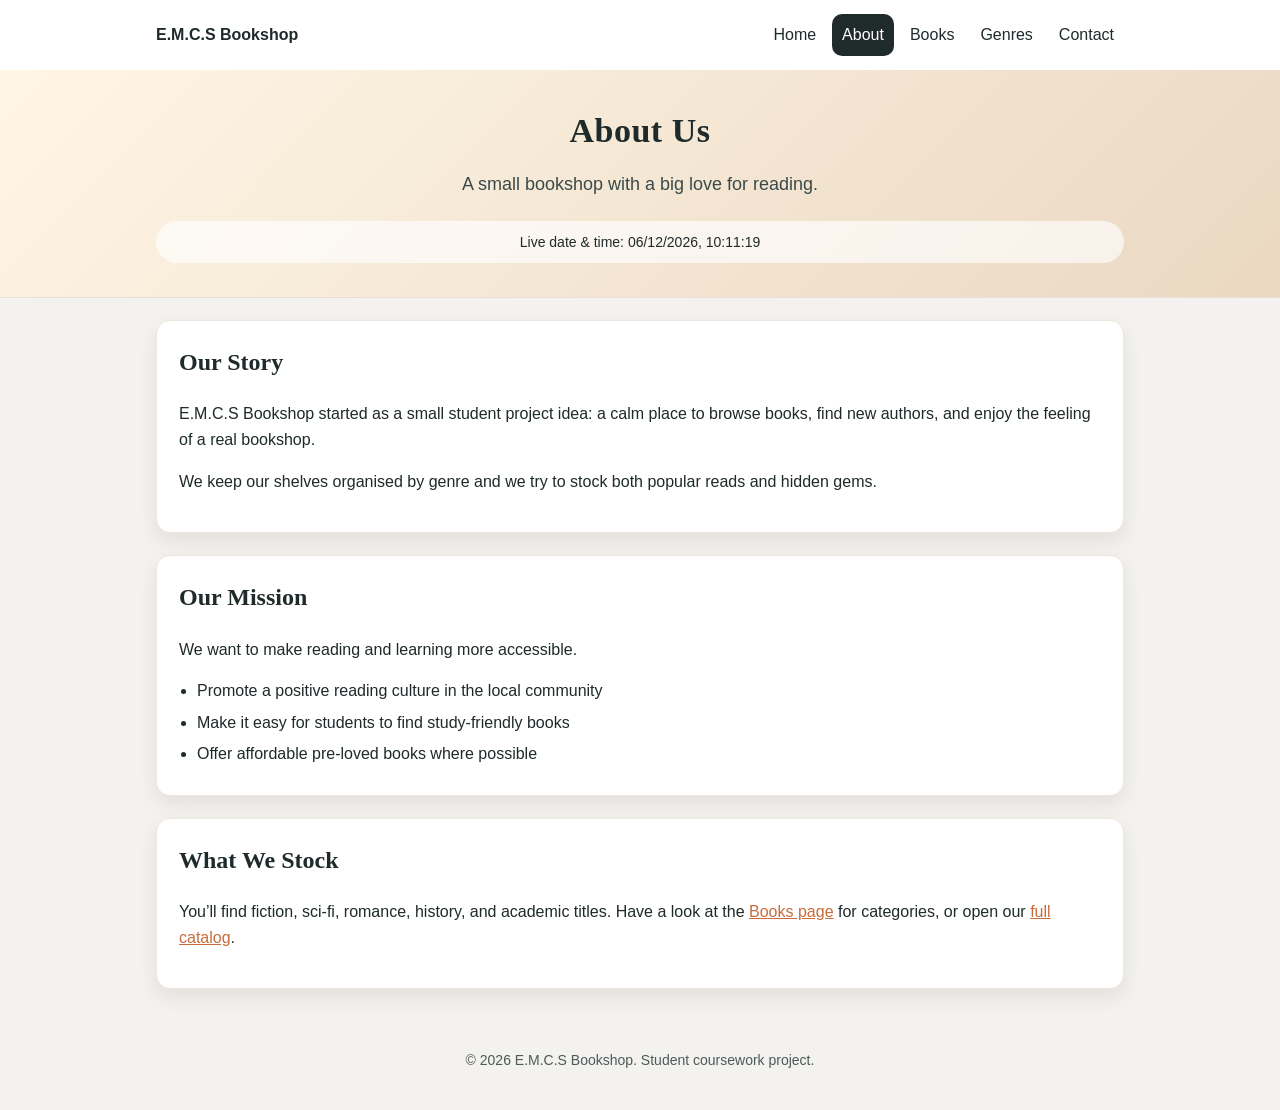
==== about.html @ d94c0390 "Add HTML pages for About, Books, Contact, and Genres; implement catalog XML and XSLT for book listin" ====
<!doctype html>
<html lang="en-MU">
  <head>
    <meta charset="UTF-8" />
    <meta name="viewport" content="width=device-width, initial-scale=1.0" />
    <title>E.M.C.S Bookshop | About</title>
    <link rel="stylesheet" href="style.css" />
  </head>
  <body>
    <header class="site-header">
      <div class="container">
        <nav class="nav" aria-label="Main navigation">
          <a class="brand" href="index.html">E.M.C.S Bookshop</a>

          <ul class="nav-links">
            <li><a href="index.html">Home</a></li>
            <li><a class="active" href="about.html">About</a></li>
            <li><a href="books.html">Books</a></li>
            <li><a href="genres.html">Genres</a></li>
            <li><a href="contact.html">Contact</a></li>
          </ul>
        </nav>
      </div>

      <div class="hero hero-small">
        <div class="container">
          <h1>About Us</h1>
          <p class="tagline">A small bookshop with a big love for reading.</p>
          <p class="live-time">
            Live date &amp; time: <span id="liveTime">Loading...</span>
          </p>
        </div>
      </div>
    </header>

    <main class="container">
      <section class="card">
        <h2>Our Story</h2>
        <p>
          E.M.C.S Bookshop started as a small student project idea: a calm place
          to browse books, find new authors, and enjoy the feeling of a real
          bookshop.
        </p>
        <p>
          We keep our shelves organised by genre and we try to stock both
          popular reads and hidden gems.
        </p>
      </section>

      <section class="card">
        <h2>Our Mission</h2>
        <p>We want to make reading and learning more accessible.</p>
        <ul class="simple-list">
          <li>Promote a positive reading culture in the local community</li>
          <li>Make it easy for students to find study-friendly books</li>
          <li>Offer affordable pre-loved books where possible</li>
        </ul>
      </section>

      <section class="card">
        <h2>What We Stock</h2>
        <p>
          You’ll find fiction, sci‑fi, romance, history, and academic titles.
          Have a look at the <a href="books.html">Books page</a> for categories,
          or open our <a href="menu.xml">full catalog</a>.
        </p>
      </section>
    </main>

    <button
      id="backToTop"
      class="back-to-top"
      type="button"
      title="Back to top"
    >
      Back to top
    </button>

    <footer class="footer">
      <div class="container">
        <p>© 2026 E.M.C.S Bookshop. Student coursework project.</p>
      </div>
    </footer>

    <script src="script.js"></script>
  </body>
</html>
---- style.css ----
/*
  style.css
  Simple, student-friendly styling for the coursework website.
*/

* {
  box-sizing: border-box;
}

body {
  margin: 0;
  font-family: Arial, Helvetica, sans-serif;
  background: #f4f2ee;
  color: #1f2a2a;
  line-height: 1.6;
}

h1,
h2 {
  font-family: Georgia, "Times New Roman", serif;
}

a {
  color: #c96b3b;
}

a:hover {
  text-decoration: none;
}

.container {
  max-width: 1000px;
  margin: 0 auto;
  padding: 0 16px;
}

/* HEADER + NAVIGATION */
.site-header {
  background: #ffffff;
  border-bottom: 1px solid #eadfd6;
}

.nav {
  display: flex;
  align-items: center;
  justify-content: space-between;
  gap: 16px;
  padding: 14px 0;
}

.brand {
  font-weight: bold;
  text-decoration: none;
  color: #1f2a2a;
}

.nav-links {
  list-style: none;
  padding: 0;
  margin: 0;
  display: flex;
  flex-wrap: wrap;
  gap: 6px;
  justify-content: center;
}

.nav-links a {
  display: block;
  padding: 8px 10px;
  border-radius: 10px;
  text-decoration: none;
  color: #1f2a2a;
  transition:
    background 0.2s ease,
    color 0.2s ease;
}

.nav-links a:hover {
  background: #f1e6db;
}

.nav-links a.active {
  background: #1f2a2a;
  color: #ffffff;
}

/* HERO */
.hero {
  padding: 56px 0;
  text-align: center;
  background: linear-gradient(135deg, #fff6e6, #ead8c2);
}

.hero h1 {
  margin: 0;
  font-size: 46px;
  letter-spacing: 0.5px;
}

.hero.hero-small {
  padding: 34px 0;
}

.hero.hero-small h1 {
  font-size: 34px;
}

.tagline {
  max-width: 560px;
  margin: 12px auto 22px;
  font-size: 18px;
  color: #3a4a4a;
}

.hero-actions {
  margin-top: 10px;
}

.hero-buttons {
  display: flex;
  flex-wrap: wrap;
  gap: 10px;
  justify-content: center;
}

.live-time {
  margin: 14px 0 0;
  padding: 10px 14px;
  border-radius: 999px;
  background: rgba(255, 255, 255, 0.65);
  font-size: 14px;
}

/* CARDS / SECTIONS */
.card {
  background: #ffffff;
  border-radius: 14px;
  padding: 22px;
  margin: 22px 0;
  border: 1px solid #eee7df;
  box-shadow: 0 8px 20px rgba(0, 0, 0, 0.08);
  transition:
    transform 0.15s ease,
    box-shadow 0.15s ease;
}

.card-highlight {
  border-color: #c96b3b;
  box-shadow: 0 10px 24px rgba(201, 107, 59, 0.18);
}

.card:hover {
  transform: translateY(-2px);
  box-shadow: 0 10px 24px rgba(0, 0, 0, 0.1);
  cursor: pointer;
}

.card h2 {
  margin-top: 0;
}

.section-note {
  margin-top: 6px;
  color: #4b5a5a;
}

/* MENU PREVIEW LIST */
.preview-list {
  margin: 12px 0;
  padding-left: 18px;
}

.preview-list li {
  margin: 8px 0;
}

/* SIMPLE LISTS (used on About/Genres pages) */
.simple-list {
  margin: 10px 0 0;
  padding-left: 18px;
}

.simple-list li {
  margin: 6px 0;
}

.genre-bullets {
  margin: 12px 0 0;
  padding-left: 18px;
}

.genre-bullets li {
  margin: 10px 0;
}

/* CONTACT */
.contact-list {
  list-style: none;
  padding: 0;
  margin: 10px 0 0;
}

.contact-list li {
  padding: 8px 0;
  border-bottom: 1px dashed #e4d7cc;
}

.contact-list li:last-child {
  border-bottom: none;
}

/* BUTTONS */
.btn {
  display: inline-block;
  padding: 12px 16px;
  border: none;
  border-radius: 10px;
  background: #c96b3b;
  color: #ffffff;
  font-weight: bold;
  cursor: pointer;
  text-decoration: none;
  transition:
    background 0.2s ease,
    transform 0.1s ease;
}

.btn:hover {
  background: #b55f33;
}

.btn:active {
  transform: translateY(1px);
}

.btn-outline {
  background: #ffffff;
  color: #c96b3b;
  border: 2px solid #c96b3b;
}

.btn-outline:hover {
  background: #fff3ea;
}

.button-row {
  display: flex;
  flex-wrap: wrap;
  gap: 10px;
  margin-top: 12px;
}

/* TABLE */
.table-wrap {
  overflow-x: auto;
}

table {
  width: 100%;
  border-collapse: collapse;
  margin-top: 10px;
}

thead th {
  background: #f4e2d7;
}

th,
td {
  border: 1px solid #e8dfd6;
  padding: 12px;
  text-align: left;
}

tbody tr:nth-child(even) {
  background: #faf5f0;
}

tbody tr:hover {
  background: #f1e6db;
}

/* FOOTER */
.footer {
  padding: 24px 0;
  text-align: center;
  color: #4b5a5a;
  font-size: 14px;
}

/* BACK TO TOP BUTTON */
.back-to-top {
  position: fixed;
  right: 18px;
  bottom: 18px;
  padding: 12px 14px;
  border-radius: 999px;
  border: none;
  background: #1f2a2a;
  color: #ffffff;
  cursor: pointer;
  display: none; /* JS will show it when scrolling */
  box-shadow: 0 8px 16px rgba(0, 0, 0, 0.2);
}

.back-to-top:hover {
  background: #2d3a3a;
}

/* Small screen tweaks */
@media (max-width: 520px) {
  .hero h1 {
    font-size: 38px;
  }
}
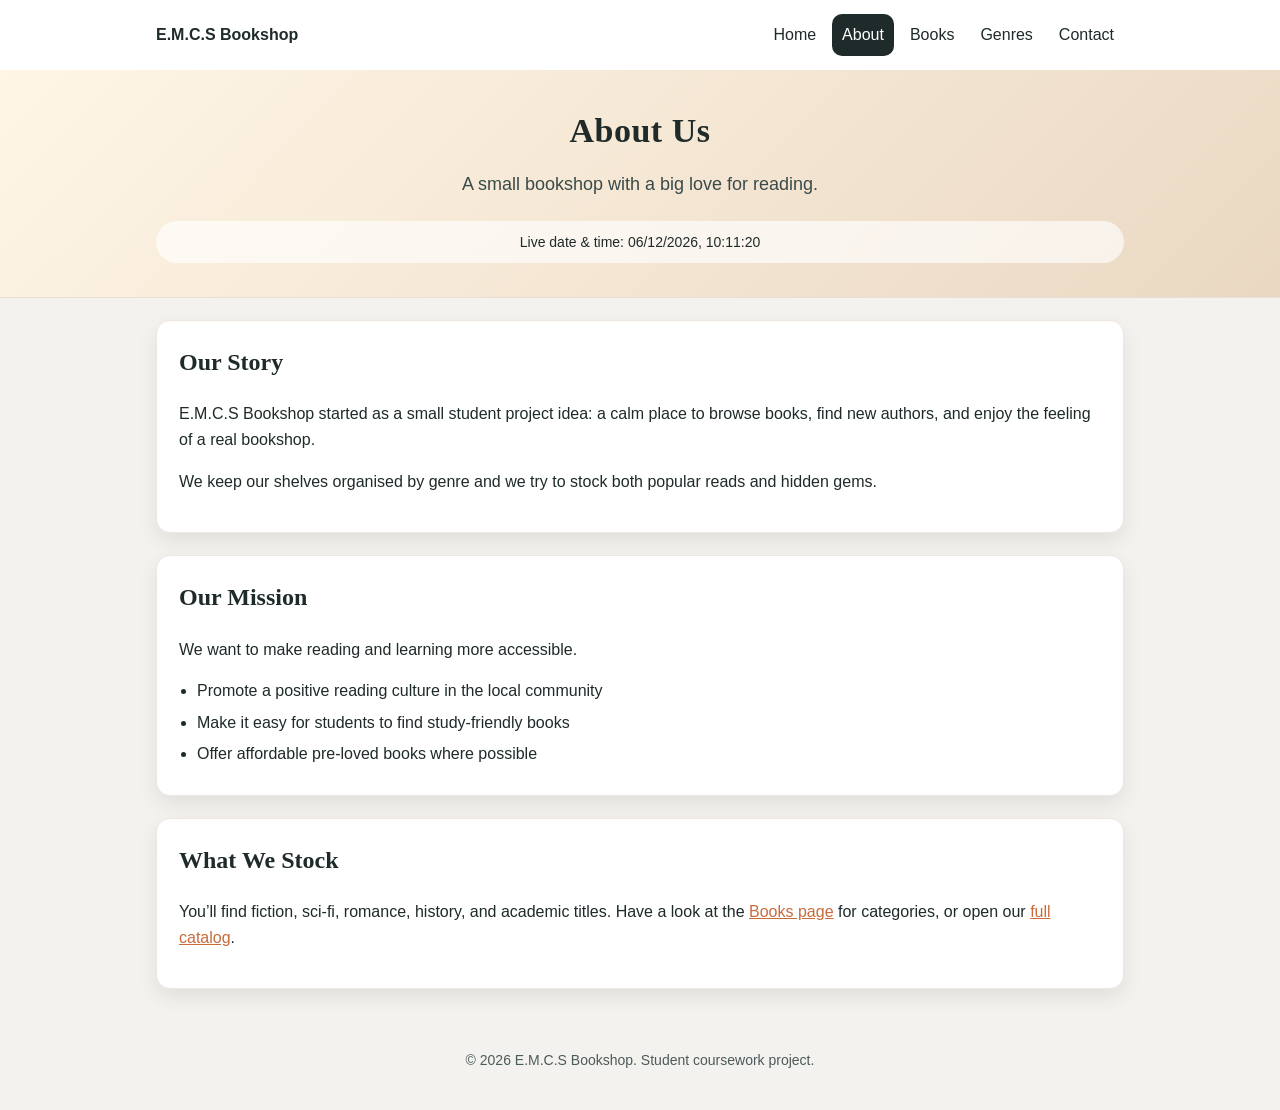
==== commit c500ec11: "Enhance styling and layout for About, Books, Contact, Genres, and Home pages; update live time displ" ====
--- a/about.html
+++ b/about.html
@@ -5,6 +5,38 @@
     <meta name="viewport" content="width=device-width, initial-scale=1.0" />
     <title>E.M.C.S Bookshop | About</title>
     <link rel="stylesheet" href="style.css" />
+    <style>
+      * {
+        box-sizing: border-box;
+      }
+
+      body {
+        margin: 0;
+        font-family: Arial, Helvetica, sans-serif;
+        background: #f4f2ee;
+        color: #1f2a2a;
+        line-height: 1.6;
+      }
+
+      h1,
+      h2 {
+        font-family: Georgia, "Times New Roman", serif;
+      }
+
+      a {
+        color: #c96b3b;
+      }
+
+      a:hover {
+        text-decoration: none;
+      }
+
+      .container {
+        max-width: 1000px;
+        margin: 0 auto;
+        padding: 0 16px;
+      }
+    </style>
   </head>
   <body>
     <header class="site-header">
@@ -26,8 +58,18 @@
         <div class="container">
           <h1>About Us</h1>
           <p class="tagline">A small bookshop with a big love for reading.</p>
-          <p class="live-time">
-            Live date &amp; time: <span id="liveTime">Loading...</span>
+          <p
+            class="live-time"
+            style="
+              margin: 14px 0 0;
+              padding: 10px 14px;
+              border-radius: 999px;
+              background: rgba(255, 255, 255, 0.65);
+              font-size: 14px;
+            "
+          >
+            Live date &amp; time:
+            <span id="liveTime">Loading...</span>
           </p>
         </div>
       </div>
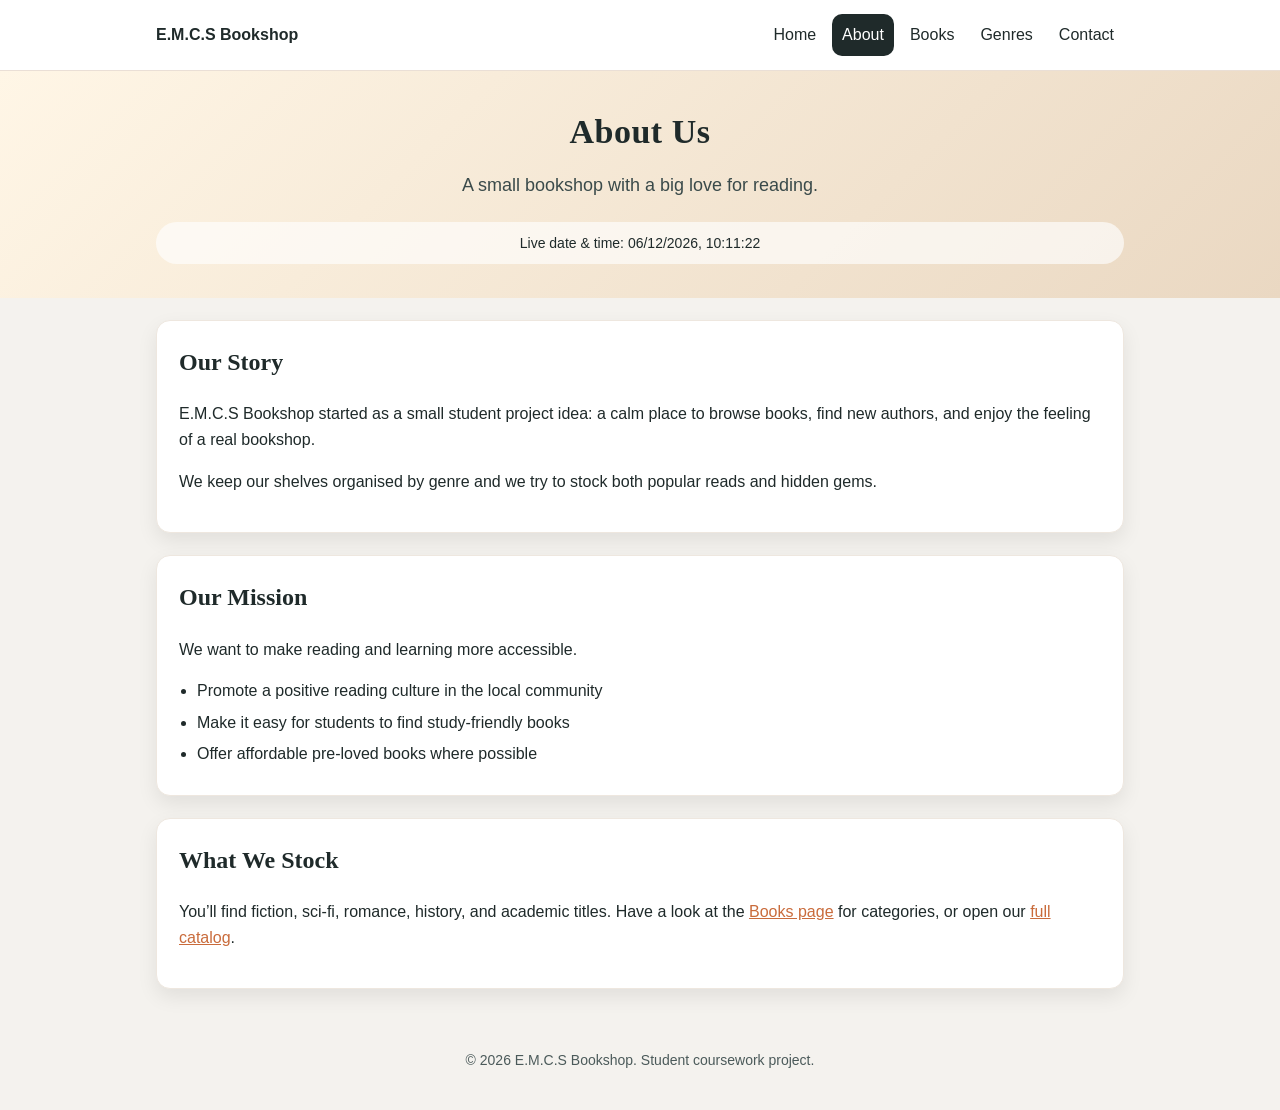
==== commit 4622b278: "Refactor HTML structure for About, Books, Contact, and Genres pages; enhance CSS for sticky navigati" ====
--- a/about.html
+++ b/about.html
@@ -53,27 +53,27 @@
           </ul>
         </nav>
       </div>
+    </header>
 
-      <div class="hero hero-small">
-        <div class="container">
-          <h1>About Us</h1>
-          <p class="tagline">A small bookshop with a big love for reading.</p>
-          <p
-            class="live-time"
-            style="
-              margin: 14px 0 0;
-              padding: 10px 14px;
-              border-radius: 999px;
-              background: rgba(255, 255, 255, 0.65);
-              font-size: 14px;
-            "
-          >
-            Live date &amp; time:
-            <span id="liveTime">Loading...</span>
-          </p>
-        </div>
+    <div class="hero hero-small">
+      <div class="container">
+        <h1>About Us</h1>
+        <p class="tagline">A small bookshop with a big love for reading.</p>
+        <p
+          class="live-time"
+          style="
+            margin: 14px 0 0;
+            padding: 10px 14px;
+            border-radius: 999px;
+            background: rgba(255, 255, 255, 0.65);
+            font-size: 14px;
+          "
+        >
+          Live date &amp; time:
+          <span id="liveTime">Loading...</span>
+        </p>
       </div>
-    </header>
+    </div>
 
     <main class="container">
       <section class="card">
--- a/style.css
+++ b/style.css
@@ -36,8 +36,18 @@
 
 /* HEADER + NAVIGATION */
 .site-header {
+  position: sticky;
+  top: 0;
+  z-index: 1000;
   background: #ffffff;
   border-bottom: 1px solid #eadfd6;
+}
+
+/* Sticky navbar for the XML catalog page (menu.xml via menu.xsl) */
+.topbar {
+  position: sticky;
+  top: 0;
+  z-index: 1000;
 }
 
 .nav {
